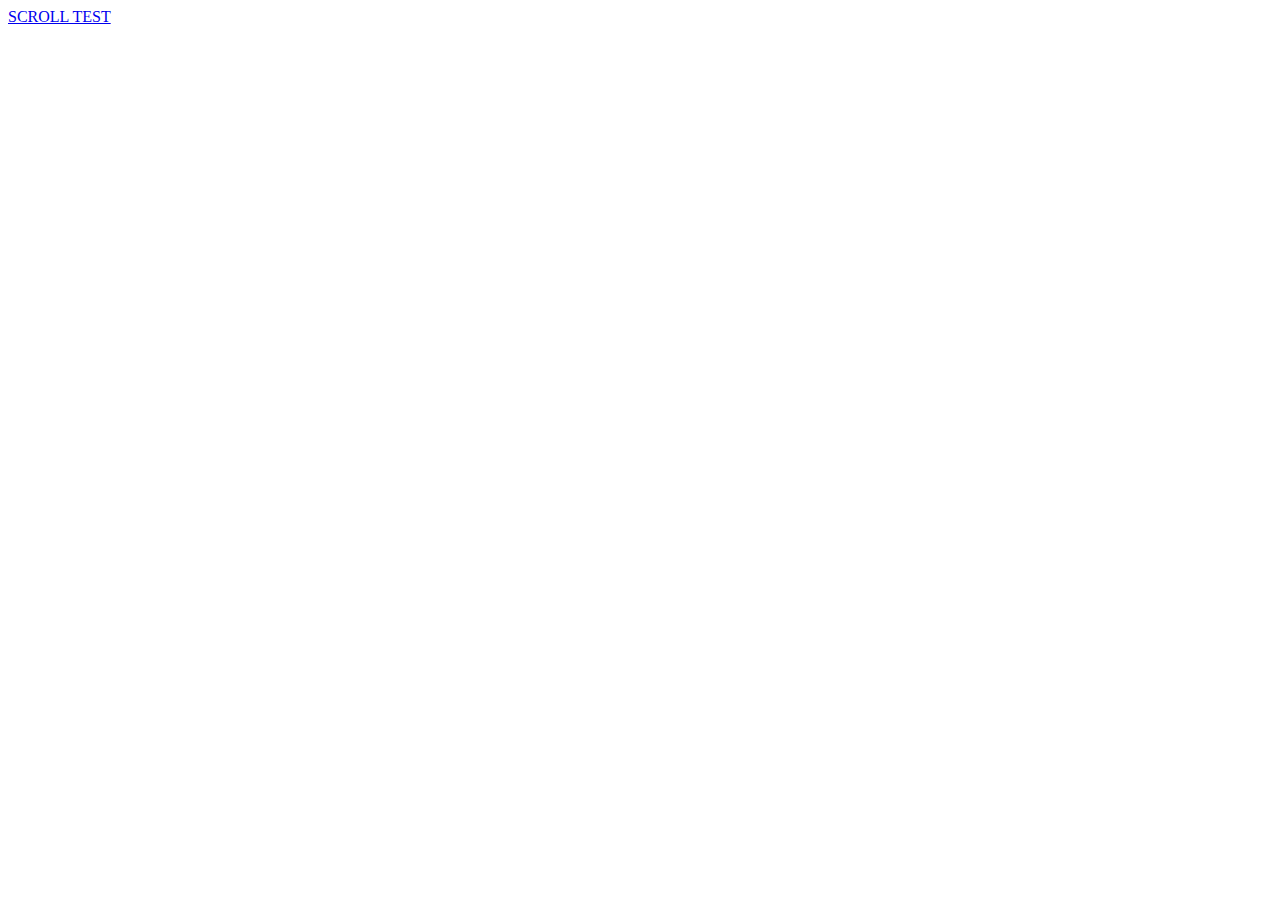
==== index.html @ 05d79a55 "Added index and scroll test" ====
<!DOCTYPE html>
<html lang="en">
<head>
    <meta charset="UTF-8">
    <meta http-equiv="X-UA-Compatible" content="IE=edge">
    <meta name="viewport" content="width=device-width, initial-scale=1.0">
    <title>Mood Disorders and Suicide</title>
</head>
<body>
    <a href="test.html">SCROLL TEST</a>
</body>
</html>
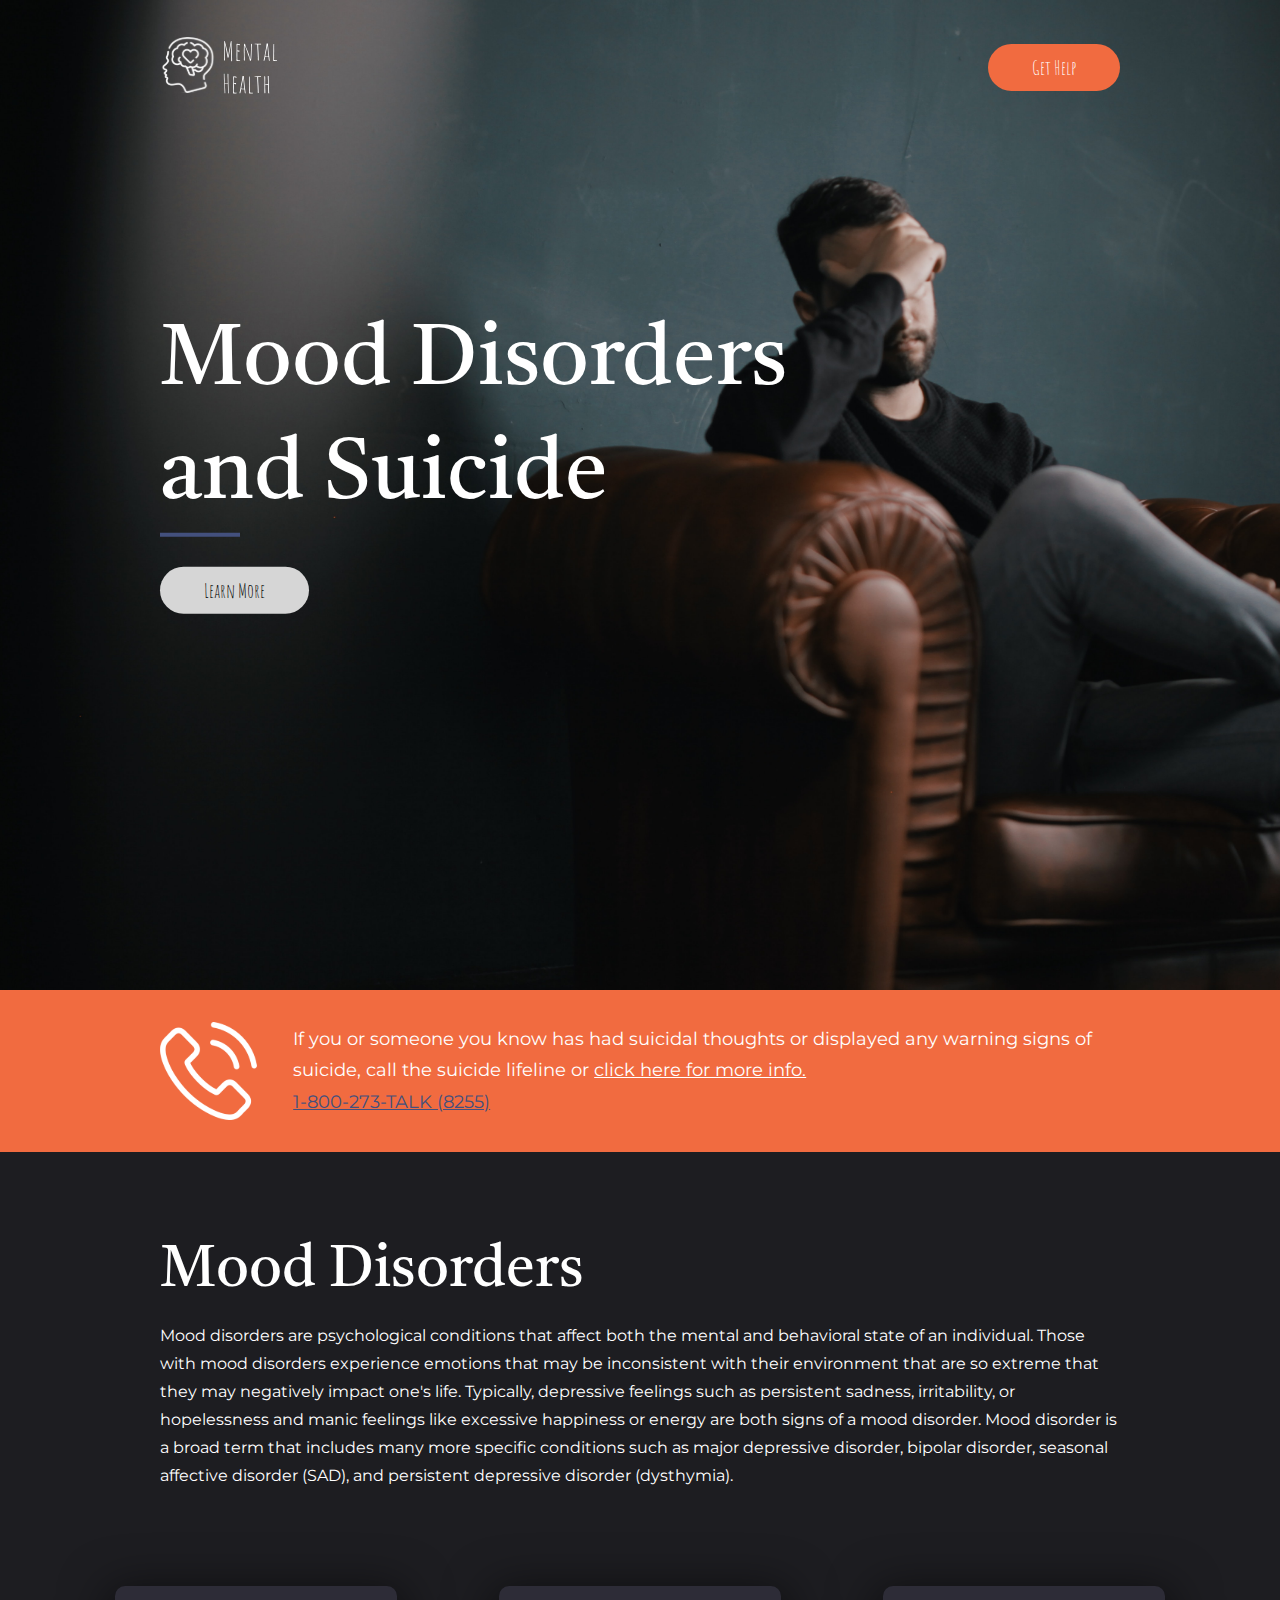
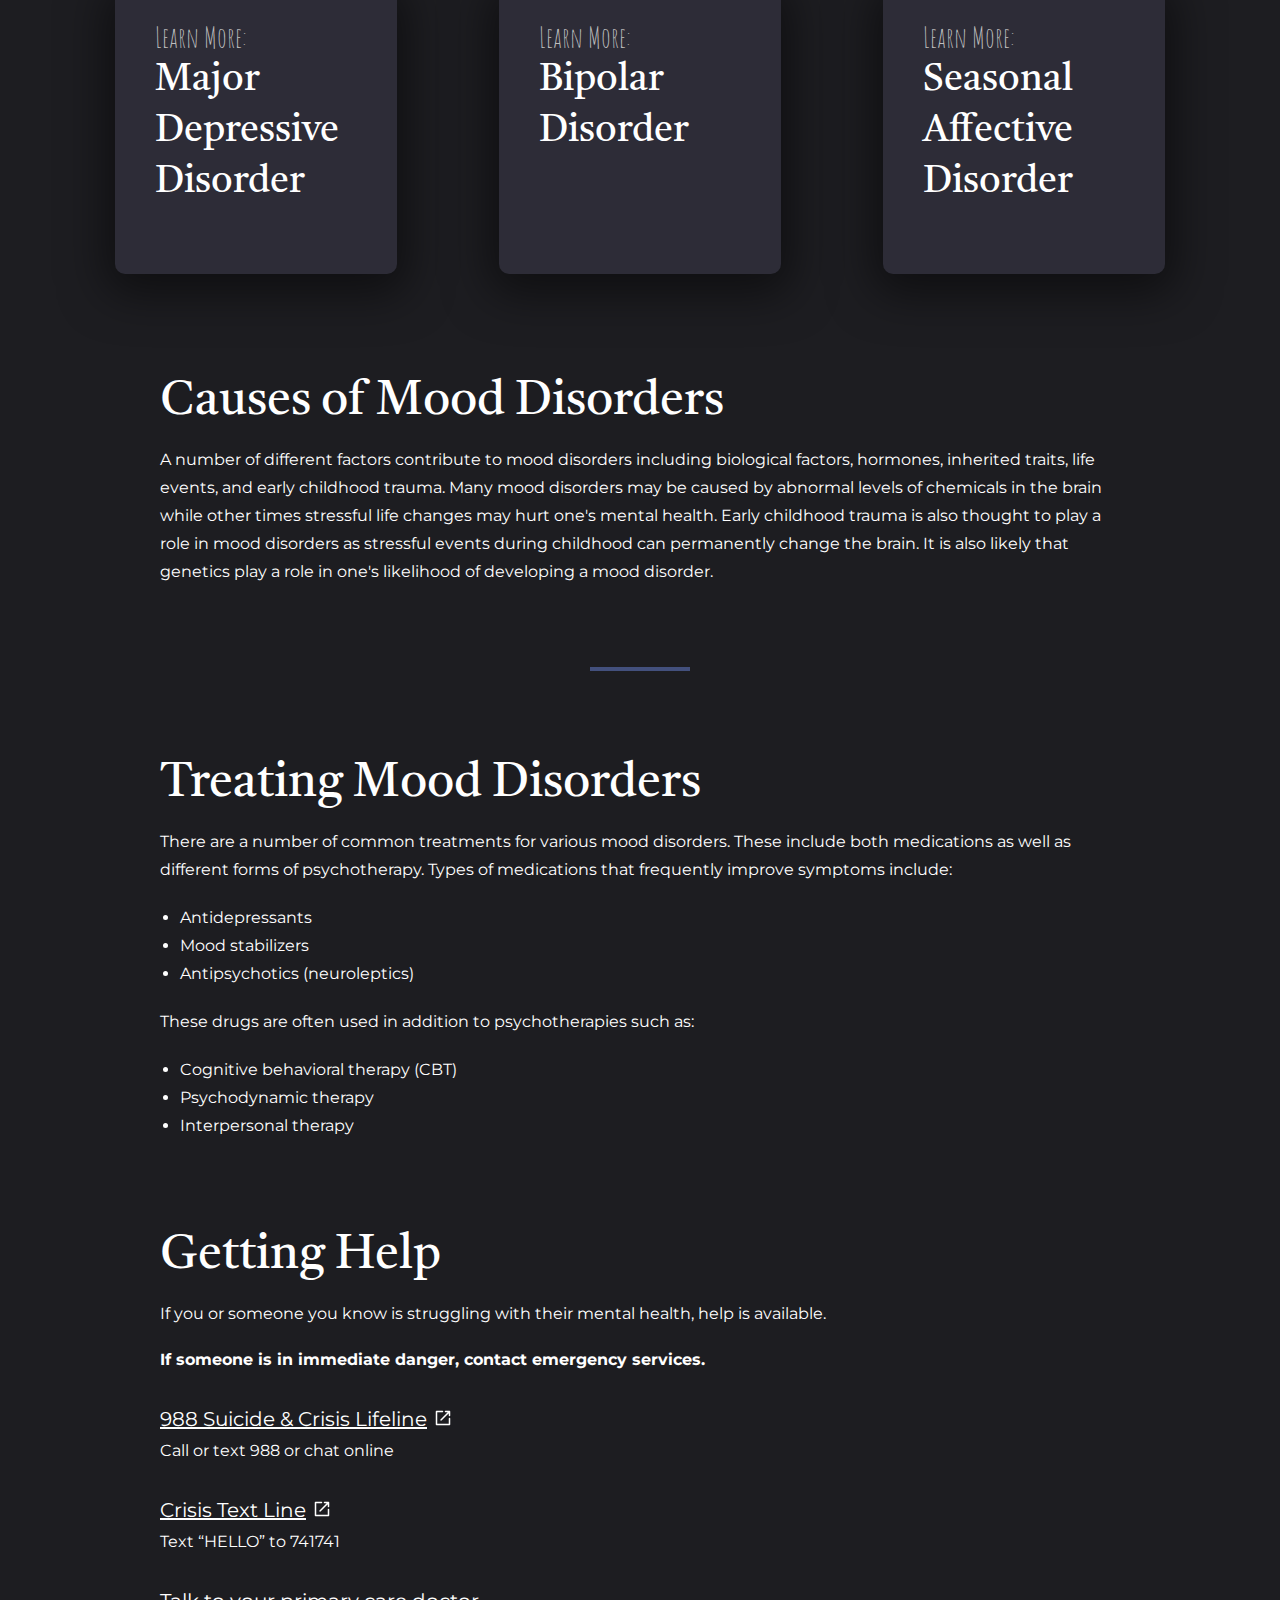
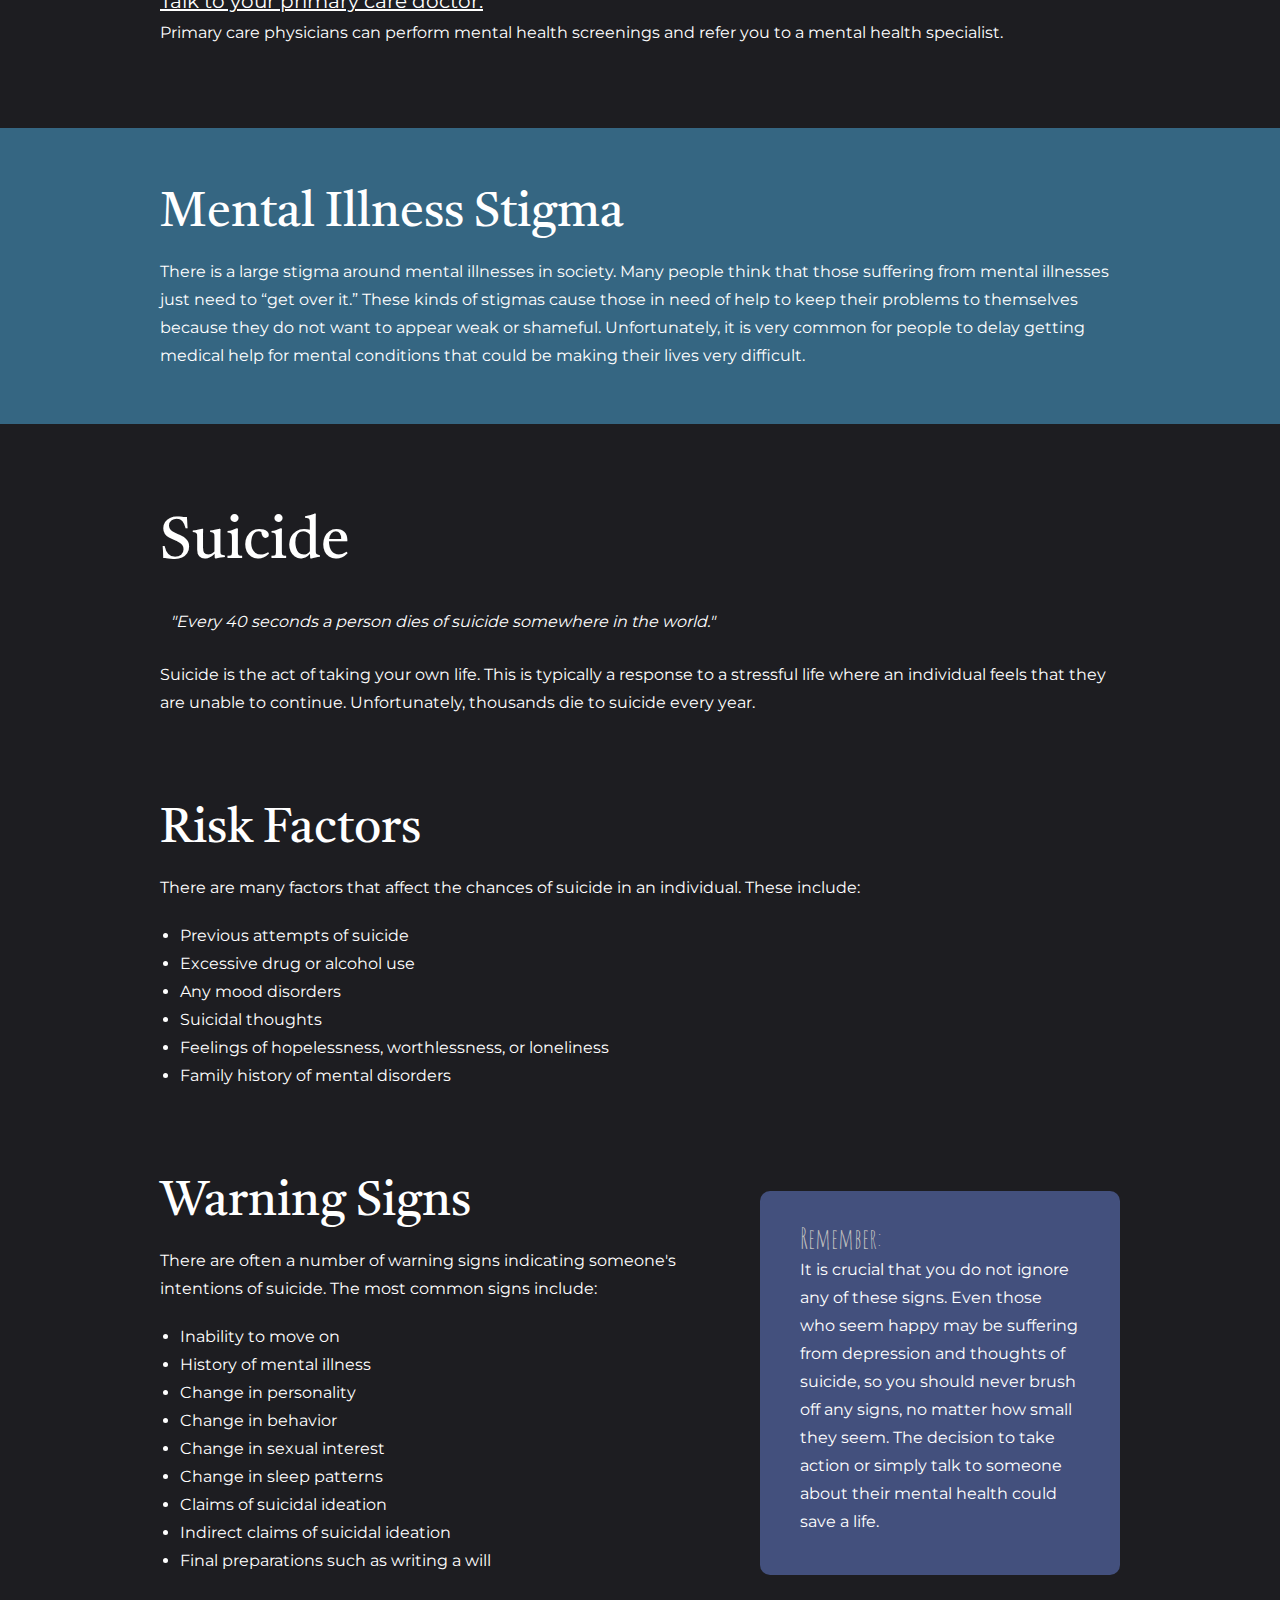
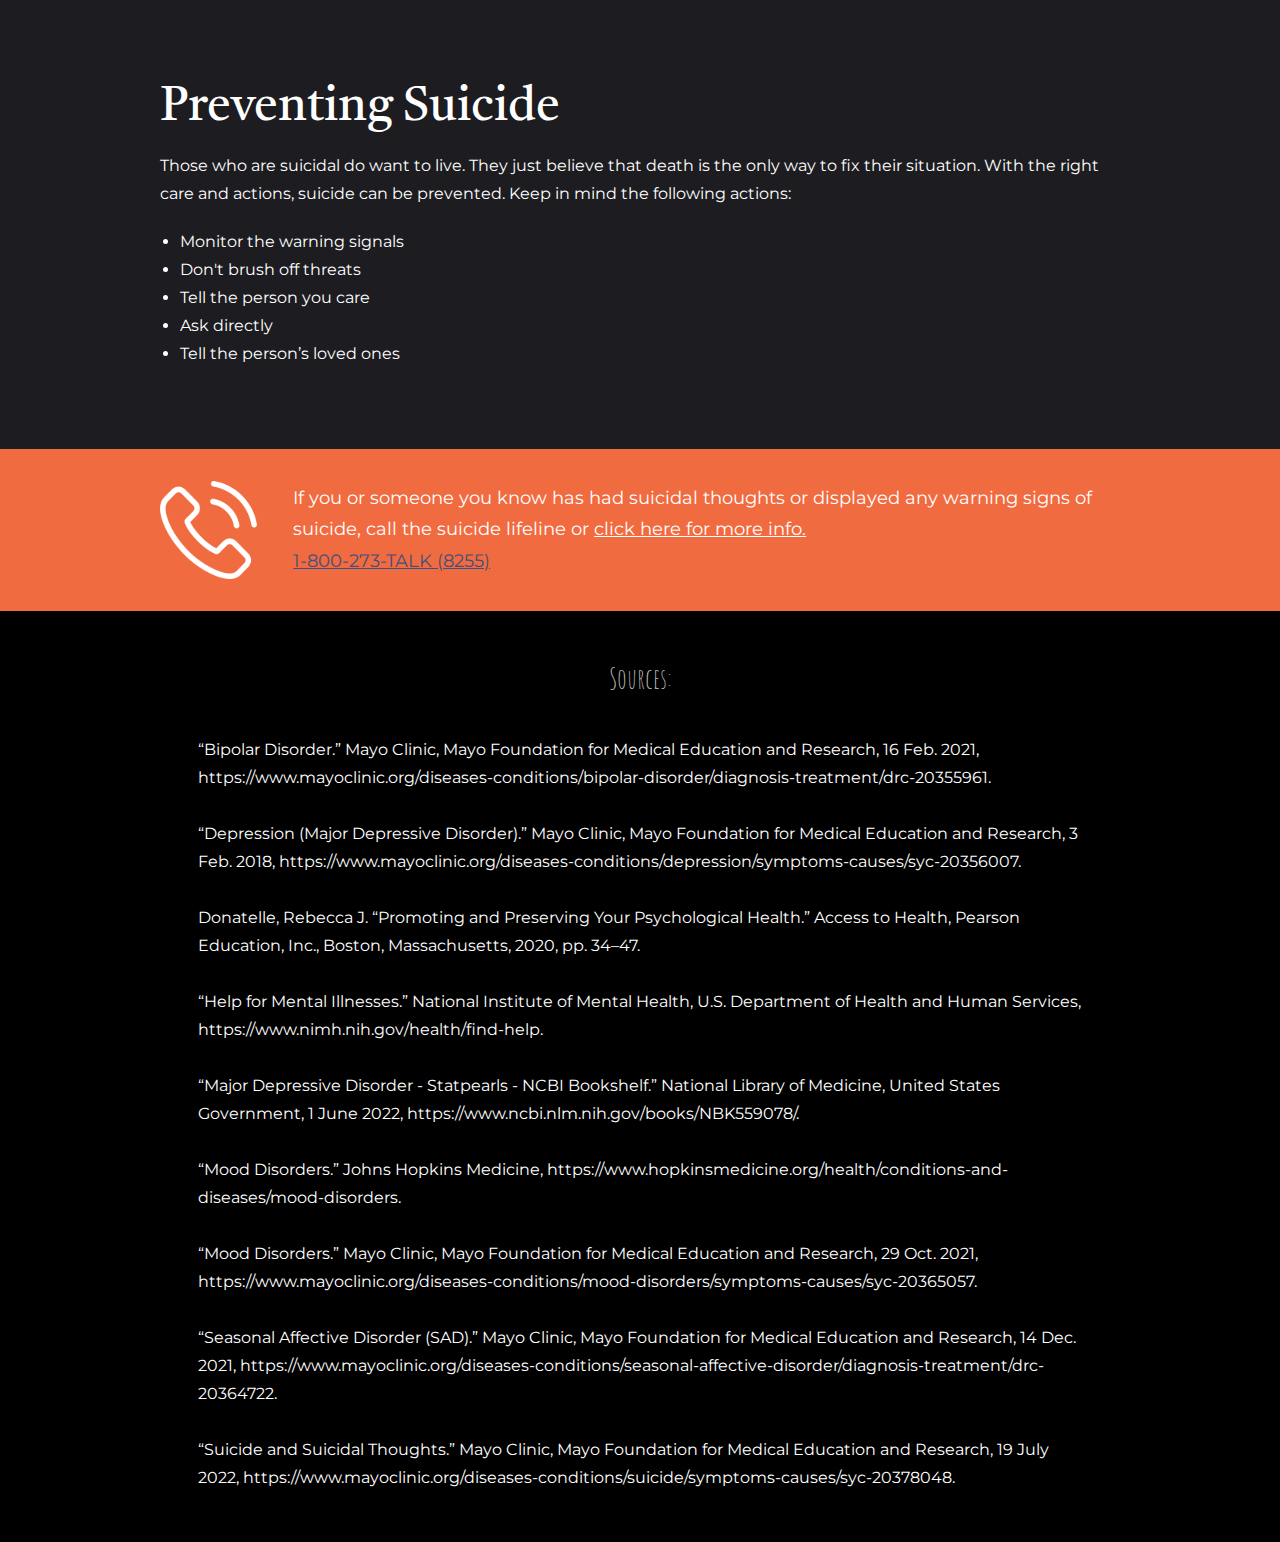
==== commit 67bce796: "Site Upload" ====
--- a/index.html
+++ b/index.html
@@ -4,9 +4,181 @@
     <meta charset="UTF-8">
     <meta http-equiv="X-UA-Compatible" content="IE=edge">
     <meta name="viewport" content="width=device-width, initial-scale=1.0">
+
+    <link rel="stylesheet" href="style.css">
+    <link rel="stylesheet" href="main.css">
+
     <title>Mood Disorders and Suicide</title>
 </head>
 <body>
-    <a href="test.html">SCROLL TEST</a>
+    <section class="hero">
+        <header>
+            <img class="logo" src="mental-health.svg">
+            <a class="button get-help" href="#getting-help">Get Help</a>
+        </header>
+        <div class="hero-text">
+            <h1>Mood Disorders and Suicide</h1>
+            <hr>
+            <a class="button learn-more" href="#mood-disorders">Learn More</a>
+        </div>
+    </section>
+    <div class="hotline">
+        <div class="hotline-content">
+            <img class="call-icon" src="call-icon.svg">
+            <p>If you or someone you know has had suicidal thoughts or displayed any warning signs of suicide, call the suicide lifeline or <a href="https://988lifeline.org/" target="_blank">click here for more info.</a>
+                <br>
+                <a href="tel:+18002738255" class="phone">1-800-273-TALK (8255)</a>
+            </p>
+        </div>
+    </div>
+    <section class="mood-disorders" id="mood-disorders">
+        <div class="group overview">
+            <h2>Mood Disorders</h2>
+            <p>Mood disorders are psychological conditions that affect both the mental and behavioral state of an individual. Those with mood disorders experience emotions that may be inconsistent with their environment that are so extreme that they may negatively impact one's life. Typically, depressive feelings such as persistent sadness, irritability, or hopelessness and manic feelings like excessive happiness or energy are both signs of a mood disorder. Mood disorder is a broad term that includes many more specific conditions such as major depressive disorder, bipolar disorder, seasonal affective disorder (SAD), and persistent depressive disorder (dysthymia).</p>
+        </div>
+        <div class="cards">
+            <a href="major-depression.html"><div class="card">
+                <h5>Learn More:</h5>
+                <h4>Major Depressive Disorder</h4>
+            </div></a>
+            <a href="bipolar-disorder.html"><div class="card">
+                <h5>Learn More:</h5>
+                <h4>Bipolar Disorder</h4>
+            </div></a>
+            <a href="seasonal-affective-disorder.html"><div class="card">
+                <h5>Learn More:</h5>
+                <h4>Seasonal Affective Disorder</h4>
+            </div></a>
+        </div>
+        <div class="group causes">
+            <h3>Causes of Mood Disorders</h3>
+            <p>A number of different factors contribute to mood disorders including biological factors, hormones, inherited traits, life events, and early childhood trauma. Many mood disorders may be caused by abnormal levels of chemicals in the brain while other times stressful life changes may hurt one's mental health. Early childhood trauma is also thought to play a role in mood disorders as stressful events during childhood can permanently change the brain. It is also likely that genetics play a role in one's likelihood of developing a mood disorder.</p>
+        </div>
+        <hr>
+        <div class="group treatments">
+            <h3>Treating Mood Disorders</h3>
+            <p>
+                There are a number of common treatments for various mood disorders. These include both medications as well as different forms of psychotherapy. Types of medications that frequently improve symptoms include:
+                <ul>
+                    <li>Antidepressants</li>
+                    <li>Mood stabilizers</li>
+                    <li>Antipsychotics (neuroleptics)</li>
+                </ul>
+                <p>These drugs are often used in addition to psychotherapies such as:</p>
+                <ul>
+                    <li>Cognitive behavioral therapy (CBT)</li>
+                    <li>Psychodynamic therapy</li>
+                    <li>Interpersonal therapy</li>
+                </ul>
+            </p>
+        </div>
+        <a class="anchor-point" id="getting-help">anchor-point</a>
+        <div class="group help">
+            <h3>Getting Help</h3>
+            <p>If you or someone you know is struggling with their mental health, help is available.</p>
+            <br>
+            <p><b>If someone is in immediate danger, contact emergency services.</b></p>
+            <p><br>
+                <span><a class="clear" href="https://988lifeline.org/" target="_blank">988 Suicide & Crisis Lifeline<img style="filter: brightness(0) invert(1); padding-left: 8px;" src="maximize.png"></a></span><br>
+                Call or text 988 or chat online
+            </p>
+            <p><br>
+                <span><a class="clear" href="https://www.crisistextline.org/text-us/" target="_blank">Crisis Text Line<img style="filter: brightness(0) invert(1); padding-left: 8px;" src="maximize.png"></a></span><br>
+                Text “HELLO” to 741741
+            </p>
+            <p><br>
+                <span>Talk to your primary care doctor.</span><br>
+                Primary care physicians can perform mental health screenings and refer you to a mental health specialist.
+            </p>
+        </div>
+        <div class="stigma highlight">
+            <h3>Mental Illness Stigma</h3>
+            <p>There is a large stigma around mental illnesses in society. Many people think that those suffering from mental illnesses just need to “get over it.” These kinds of stigmas cause those in need of help to keep their problems to themselves because they do not want to appear weak or shameful. Unfortunately, it is very common for people to delay getting medical help for mental conditions that could be making their lives very difficult.</p>
+        </div>
+    </section>
+    <section class="suicide">
+        <div class="group overview">
+            <h2>Suicide</h2>
+            <blockquote cite="https://www.who.int/news/item/09-09-2019-suicide-one-person-dies-every-40-seconds">
+                "Every 40 seconds a person dies of suicide somewhere in the world."
+            </blockquote>
+            <p>Suicide is the act of taking your own life. This is typically a response to a stressful life where an individual feels that they are unable to continue. Unfortunately, thousands die to suicide every year.</p>
+        </div>
+        <div class="group risk">
+            <h3>Risk Factors</h3>
+            <p>
+                There are many factors that affect the chances of suicide in an individual. These include:
+                <ul>
+                    <li>Previous attempts of suicide</li>
+                    <li>Excessive drug or alcohol use</li>
+                    <li>Any mood disorders</li>
+                    <li>Suicidal thoughts</li>
+                    <li>Feelings of hopelessness, worthlessness, or loneliness</li>
+                    <li>Family history of mental disorders</li>
+                </ul>
+            </p>
+        </div>
+        <div class="group warnings double">
+        <div>
+            <h3>Warning Signs</h3>
+            <p>
+                There are often a number of warning signs indicating someone's intentions of suicide. The most common signs include:
+                <ul>
+                    <li>Inability to move on</li>
+                    <li>History of mental illness</li>
+                    <li>Change in personality</li>
+                    <li>Change in behavior</li>
+                    <li>Change in sexual interest</li>
+                    <li>Change in sleep patterns</li>
+                    <li>Claims of suicidal ideation</li>
+                    <li>Indirect claims of suicidal ideation</li>
+                    <li>Final preparations such as writing a will</li>
+                </ul>
+            </p>
+        </div>
+        <aside class="remember">
+            <h5>Remember:</h5>
+            <p>It is crucial that you do not ignore any of these signs. Even those who seem happy may be suffering from depression and thoughts of suicide, so you should never brush off any signs, no matter how small they seem. The decision to take action or simply talk to someone about their mental health could save a life.</p>
+        </aside>
+    </div>
+        <div class="group prevention">
+            <h3>Preventing Suicide</h3>
+            <p>
+                Those who are suicidal do want to live. They just believe that death is the only way to fix their situation. With the right care and actions, suicide can be prevented. Keep in mind the following actions:
+                <ul>
+                    <li>Monitor the warning signals</li>
+                    <li>Don't brush off threats</li>
+                    <li>Tell the person you care</li>
+                    <li>Ask directly</li>
+                    <li>Tell the person’s loved ones</li>
+                </ul>
+            </p>
+        </div>
+    </section>
+    <div class="hotline">
+        <div class="hotline-content">
+            <img class="call-icon" src="call-icon.svg">
+            <p>If you or someone you know has had suicidal thoughts or displayed any warning signs of suicide, call the suicide lifeline or <a href="https://988lifeline.org/" target="_blank">click here for more info.</a>
+                <br>
+                <a href="tel:+18002738255" class="phone">1-800-273-TALK (8255)</a>
+            </p>
+        </div>
+    </div>
+    <footer>
+        <div class="text">
+            <h5>Sources:</h5>
+            <p>
+                “Bipolar Disorder.” Mayo Clinic, Mayo Foundation for Medical Education and Research, 16 Feb. 2021, https://www.mayoclinic.org/diseases-conditions/bipolar-disorder/diagnosis-treatment/drc-20355961. <br><br>
+“Depression (Major Depressive Disorder).” Mayo Clinic, Mayo Foundation for Medical Education and Research, 3 Feb. 2018, https://www.mayoclinic.org/diseases-conditions/depression/symptoms-causes/syc-20356007. <br><br>
+Donatelle, Rebecca J. “Promoting and Preserving Your Psychological Health.” Access to Health, Pearson Education, Inc., Boston, Massachusetts, 2020, pp. 34–47. <br><br>
+“Help for Mental Illnesses.” National Institute of Mental Health, U.S. Department of Health and Human Services, https://www.nimh.nih.gov/health/find-help. <br><br>
+“Major Depressive Disorder - Statpearls - NCBI Bookshelf.” National Library of Medicine, United States Government, 1 June 2022, https://www.ncbi.nlm.nih.gov/books/NBK559078/. <br><br>
+“Mood Disorders.” Johns Hopkins Medicine, https://www.hopkinsmedicine.org/health/conditions-and-diseases/mood-disorders. <br><br>
+“Mood Disorders.” Mayo Clinic, Mayo Foundation for Medical Education and Research, 29 Oct. 2021, https://www.mayoclinic.org/diseases-conditions/mood-disorders/symptoms-causes/syc-20365057. <br><br>
+“Seasonal Affective Disorder (SAD).” Mayo Clinic, Mayo Foundation for Medical Education and Research, 14 Dec. 2021, https://www.mayoclinic.org/diseases-conditions/seasonal-affective-disorder/diagnosis-treatment/drc-20364722. <br><br>
+“Suicide and Suicidal Thoughts.” Mayo Clinic, Mayo Foundation for Medical Education and Research, 19 July 2022, https://www.mayoclinic.org/diseases-conditions/suicide/symptoms-causes/syc-20378048. 
+            </p>
+        </div>
+    </footer>
 </body>
 </html>--- a/style.css
+++ b/style.css
@@ -0,0 +1,199 @@
+@font-face {
+    font-family: 'Tiro Devanagari Hindi';
+    src: url(TiroDevanagariHindi-Regular.ttf);
+  }
+
+@font-face {
+    font-family: 'Amatic SC';
+    src: url(AmaticSC-Regular.ttf);
+}
+
+@font-face {
+    font-family: 'Montserrat';
+    src: url(Montserrat-VariableFont_wght.ttf);
+}
+
+
+
+* {
+    margin: 0;
+    padding: 0;
+    box-sizing: border-box;
+}
+
+html {
+    scroll-behavior: smooth;
+}
+
+body {
+    background-color: #1D1D21;
+}
+
+h1 {
+    font-family: 'Tiro Devanagari Hindi', 'Times New Roman', Times, serif;
+    font-weight: 400;
+    font-size: 86px;
+    color: #fff;
+}
+
+h2 {
+    font-family: 'Tiro Devanagari Hindi', 'Times New Roman', Times, serif;
+    font-weight: 400;
+    font-size: 58px;
+    color: #fff;
+}
+
+h3 {
+    font-family: 'Tiro Devanagari Hindi', 'Times New Roman', Times, serif;
+    font-weight: 400;
+    font-size: 48px;
+    color: #fff;
+}
+
+h4 {
+    font-family: 'Tiro Devanagari Hindi', 'Times New Roman', Times, serif;
+    font-weight: 400;
+    font-size: 38px;
+    color: #fff;
+}
+
+h5 {
+    font-family: 'Amatic SC', cursive;
+    font-weight: 400;
+    font-size: 28px;
+    color: #BEBEBE;
+}
+
+p,li {
+    font-family: 'Montserrat', sans-serif;
+    color: #fff;
+    font-weight: 400;
+    line-height: 1.75;
+}
+
+a.clear {
+    color: #fff;
+    text-decoration: none;
+}
+
+
+.button {
+    text-decoration: none;
+    display: inline-block;
+    padding: 11px 44px;
+    color: #fff;
+    text-align: center;
+    border-radius: 32px;
+    font-family: 'Amatic SC', cursive;
+    font-size: 20px;
+}
+
+.hotline {
+    height: 18vh;
+    background-color: #F16B40;
+}
+
+.hotline-content {
+    width: 960px;
+    max-width: 80%;
+    height: 100%;
+    margin: auto;
+    display: flex;
+    align-items: center;
+}
+
+.hotline-content p {
+    font-size: 18px;
+    color: #fff;
+    margin-left: 36px;
+}
+
+.hotline-content p a{
+    color: #fff;
+}
+
+.hotline-content p a.phone{
+    color: #43507D;
+}
+
+.hotline-content img {
+    height: 60%;
+}
+
+
+.group {
+    max-width: 75%;
+    width: 1200px; /*idk about this*/
+    margin: 81px auto;
+}
+
+.highlight {
+    background-color: #356682;
+    padding: 54px 12.5%;
+}
+
+.group.double
+{
+    display: flex;
+    flex-wrap: wrap;
+}
+
+.group.double div {
+    flex: 2;
+}
+
+.group.double aside {
+    flex: 1;
+    background-color: #43507D;
+    padding: 30px 40px;
+    justify-self: center;
+    margin: 20px 0px 20px 40px;
+    border-radius: 10px;
+}
+
+.group h2,h3{
+    margin-bottom: 12px;
+}
+
+.group ul {
+    margin: 20px 20px;
+}
+
+.group span {
+    text-decoration: underline;
+    font-size: 20px;
+}
+
+.group blockquote {
+    color: #fff;
+    font-family: 'Montserrat';
+    font-style: italic;
+    margin: 30px 10px;
+}
+
+.anchor-point {
+    display: block;
+    position: relative;
+    top: -150px;
+    visibility: hidden;
+    margin-top: -96px;
+}
+
+.anchor-point.first {
+    margin-top: 0;
+}
+
+footer {
+    background-color: #000;
+    padding: 50px;
+}
+
+footer div.text {
+    width: 75%;
+    margin: auto;
+}
+
+footer h5 {
+    text-align: center;
+    margin-bottom: 40px;
+}--- a/main.css
+++ b/main.css
@@ -0,0 +1,99 @@
+.hero-text {
+    position: relative;
+    top: 25%;
+    transform: translateY(-25%);
+    margin-left: 12.5%;
+    width: 50%;
+}
+
+.hero {
+    background-image: url(hero-image.jpg);
+    background-position: center;
+    background-size: cover;
+    height: 110vh;
+}
+
+.hero header .logo {
+    height: 65px;
+}
+
+.hero header {
+    height: 134px;
+    width: 75%;
+    margin: auto;
+    /*border: 1px black dashed;*/
+    display: flex;
+    align-items: center;
+    justify-content: space-between;
+}
+
+.hero-text hr {
+    width: 80px;
+    height: 4px;
+    border: none;
+    background-color: #43507D;
+}
+
+.button.get-help {
+    background-color: #F16B40;
+}
+
+.button.get-help:hover {
+    background-color: #e07450;
+}
+
+.button.get-help:active {
+    background-color: #e7b4a3;
+}
+
+.button.learn-more {
+    background-color: #D6D6D6;
+    color: #000;
+    margin-top: 30px;
+}
+
+.button.learn-more:hover {
+    background-color: #b3b3b3;
+}
+
+.button.learn-more:active {
+    background-color: #7e7e7e;
+}
+
+.mood-disorders .cards {
+    max-width: 90%;
+    width: 1600px;
+    margin: auto;
+    display: flex;
+    justify-content: space-around;
+    flex-wrap: wrap;
+}
+
+.mood-disorders .card {
+    width: 22vw;
+    min-width: 255px;
+    height: 22.5vw;
+    min-height: 260px;
+    background-color: #2D2C37;
+    margin: 15px;
+    padding: 34px 40px;
+    box-shadow: 0px 10px 46px 9px rgba(0, 0, 0, 0.5);
+    border-radius: 10px;
+}
+
+.mood-disorders a {
+    text-decoration: none;
+}
+
+.mood-disorders .card:hover {
+    background-color: #356682;
+    transform: translateY(-10px);
+}
+
+.mood-disorders hr {
+    width: 100px;
+    height: 4px;
+    border: none;
+    background-color: #43507D;
+    margin: auto;
+}